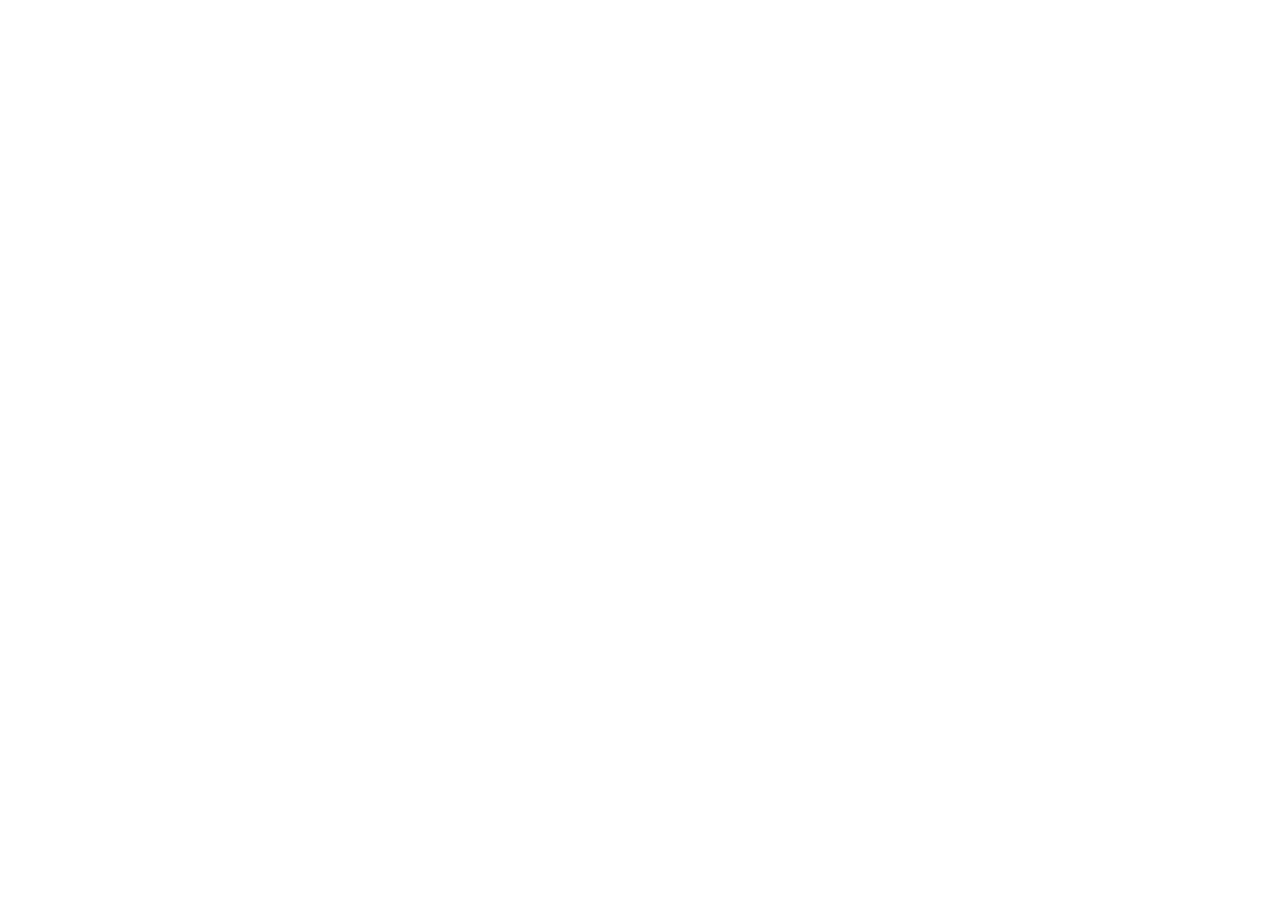
==== demo.html @ 864948a0 "Initial commit" ====
<!DOCTYPE html>
<html lang="en">
<head>
  <meta charset="UTF-8">
  <meta name="viewport" content="width=device-width, initial-scale=1.0">
  <title>Demo page</title>
</head>
<body>
  <!-- EDIT THIS PAGE TO SHOW HOW YOU USE ALL THE ELEMENTS IMPLEMENTED IN YOUR DESIGN SYSTEM  -->
</body>
</html>
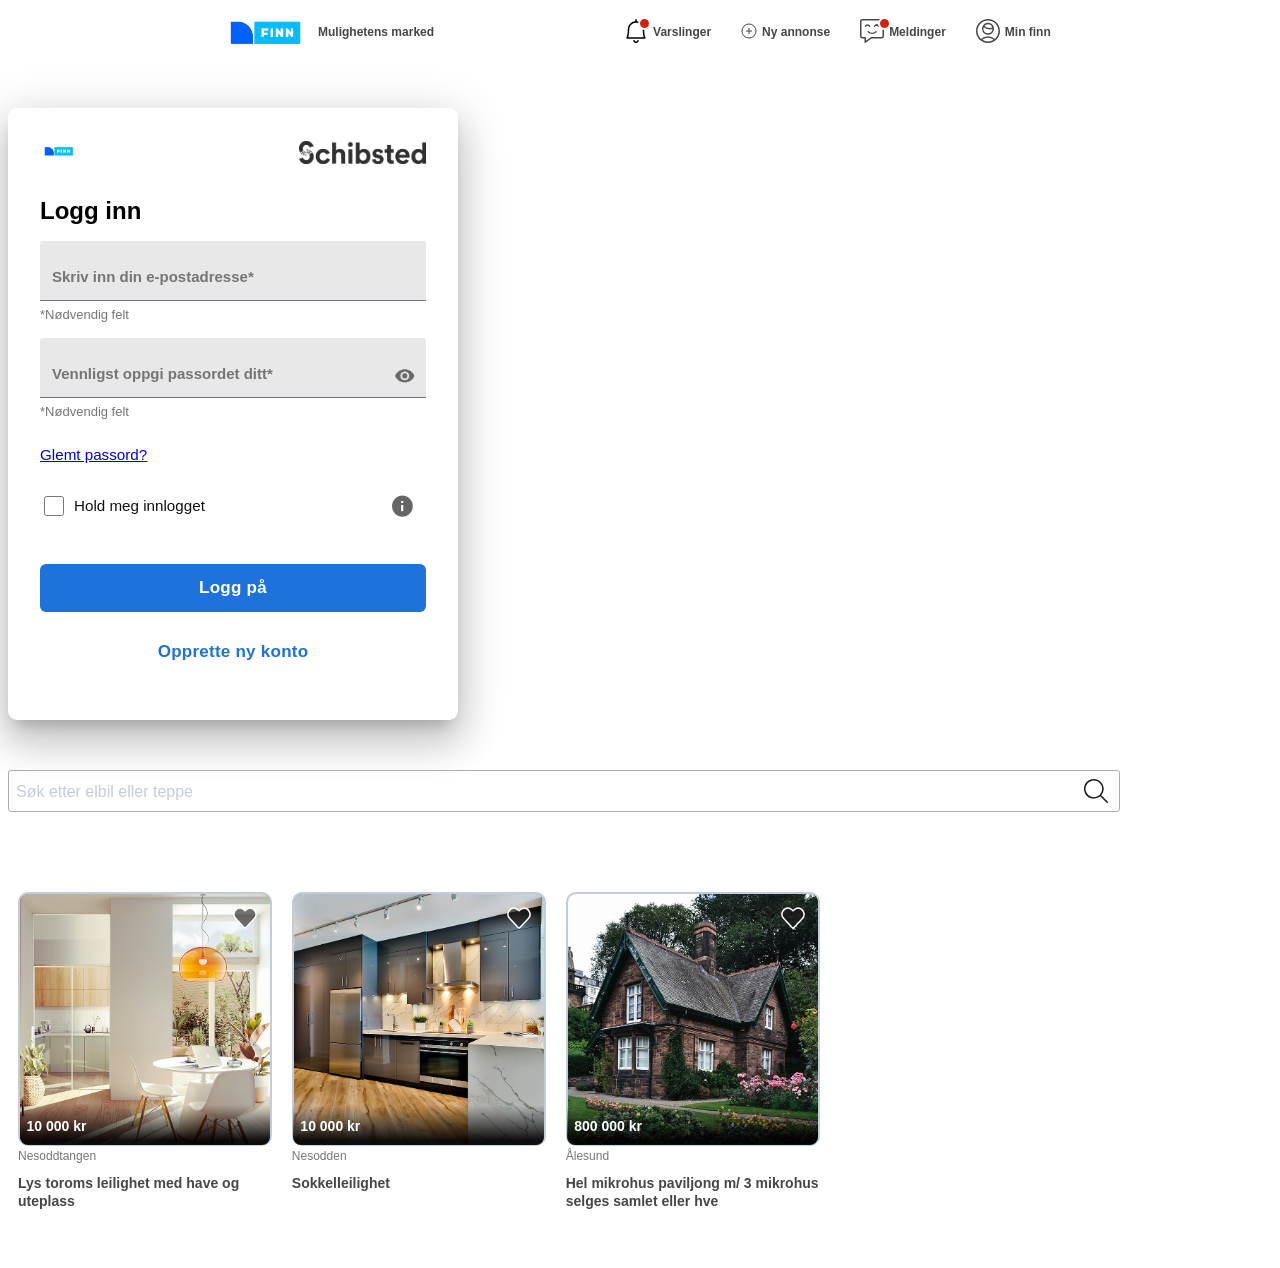
==== commit 7d0420ef: "completed the styling, added some transitions to make it similar to the actual webpage" ====
--- a/demo.html
+++ b/demo.html
@@ -1,11 +1,302 @@
 <!DOCTYPE html>
 <html lang="en">
-<head>
-  <meta charset="UTF-8">
-  <meta name="viewport" content="width=device-width, initial-scale=1.0">
-  <title>Demo page</title>
-</head>
-<body>
-  <!-- EDIT THIS PAGE TO SHOW HOW YOU USE ALL THE ELEMENTS IMPLEMENTED IN YOUR DESIGN SYSTEM  -->
-</body>
-</html>+  <head>
+    <meta charset="UTF-8" />
+    <meta name="viewport" content="width=device-width, initial-scale=1.0" />
+    <link rel="stylesheet" href="assets/styles/common.css" />
+    <title>Demo page</title>
+  </head>
+  <body class="body body--demo">
+    <nav class="header__nav">
+      <!--span for finn logo-->
+      <a href="" class="header__nav-logo-link"
+        ><span class="header__nav-logo">
+          <img
+            src="img/finnlogo.png"
+            alt="finn.no logo"
+            class="header__nav-logo-img"
+          />
+          Mulighetens marked
+        </span></a
+      >
+
+      <!--list for header-menu options-->
+      <ul class="header__nav-list">
+        <li class="header__nav-item">
+          <a href="" class="header__nav-item-link"
+            ><span class="header__nav-item-icon">
+              <!--svg and paths to create icon is gathered from https://www.fabric-ds.io/icons-->
+              <svg
+                xmlns="http://www.w3.org/2000/svg"
+                class="header__nav-item-icon-svg"
+              >
+                <path
+                  class="header__nav-item-icon-path"
+                  d="M12 0a.75.75 0 01.75.75v1.534c4.24.391 7.5 4.06 7.5 8.335 0 3.532.37 5.546.716 6.651.172.55.335.867.437 1.032.05.081.086.125.1.14l.003.004A.75.75 0 0121 19.75H3a.75.75 0 01-.6-1.2v-.001l.028-.042c.028-.045.075-.125.135-.245.12-.241.29-.643.467-1.249.352-1.21.72-3.234.72-6.394 0-4.247 3.287-7.938 7.5-8.334V.75A.75.75 0 0112 0zm0 3.75c-3.703 0-6.75 3.166-6.75 6.869 0 3.275-.382 5.442-.78 6.813-.09.313-.183.584-.27.818h15.52a8.375 8.375 0 01-.186-.533c-.405-1.296-.784-3.472-.784-7.098 0-3.731-3.014-6.869-6.75-6.869zM9.789 21.03a.75.75 0 01.93.509c.165.559.7.96 1.284.96.582 0 1.118-.401 1.282-.96a.75.75 0 111.44.422A2.856 2.856 0 0112.002 24c-1.248 0-2.37-.84-2.722-2.038a.75.75 0 01.509-.93z"
+                ></path>
+              </svg>
+              <span class="header__nav-item-notification"></span>
+            </span>
+            <span class="header__nav-item-text">Varslinger</span></a
+          >
+        </li>
+        <li class="header__nav-item">
+          <a href="" class="header__nav-item-link"
+            ><span class="header__nav-item-icon">
+              <!--svg and paths to create icon is gathered from https://www.fabric-ds.io/icons-->
+              <svg
+                xmlns="http://www.w3.org/2000/svg"
+                class="header__nav-item-icon-svg header__nav-item-icon-svg--smaller"
+                viewBox="0 0 16 16"
+              >
+                <path
+                  class="header__nav-item-icon-path header__nav-item-icon-path--stroke"
+                  d="M8 5v6M5 8h6M8 15A7 7 0 108 1a7 7 0 000 14z"
+                ></path></svg
+            ></span>
+            <span class="header__nav-item-text">Ny annonse</span></a
+          >
+        </li>
+        <li class="header__nav-item">
+          <a href="" class="header__nav-item-link">
+            <span class="header__nav-item-icon">
+              <span
+                class="header__nav-item-notification header__nav-item-notification--message"
+              ></span>
+              <!--svg and paths to create icon is gathered from https://www.fabric-ds.io/icons-->
+              <svg
+                class="header__nav-item-icon-svg"
+                xmlns="http://www.w3.org/2000/svg"
+              >
+                <path
+                  class="header__nav-item-icon-path header__nav-item-icon-path--message"
+                  d="M1.72 1.72a.75.75 0 01.53-.22h19.5a.75.75 0 01.75.75v15a.75.75 0 01-.75.75h-10.5a.75.75 0 00-.45.15L6 21.75v-3a.75.75 0 00-.75-.75h-3a.75.75 0 01-.75-.75v-15a.75.75 0 01.22-.53zM2.25 0A2.25 2.25 0 000 2.25v15a2.25 2.25 0 002.25 2.25H4.5v3.75a.75.75 0 001.2.6l5.8-4.35h10.25A2.25 2.25 0 0024 17.25v-15A2.25 2.25 0 0021.75 0H2.25zm5.377 5.25a2.985 2.985 0 00-2.68 1.67.75.75 0 101.347.66 1.485 1.485 0 012.666 0 .75.75 0 101.346-.66 2.985 2.985 0 00-2.679-1.67zm7.416.452A2.985 2.985 0 0119.3 6.919a.75.75 0 01-1.346.662 1.485 1.485 0 00-2.666 0 .75.75 0 01-1.346-.662c.246-.5.627-.922 1.101-1.217zm-6.286 6.494a.75.75 0 10-1.01 1.108 6.497 6.497 0 008.754 0 .75.75 0 10-1.01-1.108 4.997 4.997 0 01-6.734 0z"
+                ></path>
+                <defs>
+                  <clipPath>
+                    <path
+                      d="M0 0h24v24H0z"
+                      class="header__nav-item-icon-path"
+                    ></path>
+                  </clipPath>
+                </defs></svg
+            ></span>
+            <span class="header__nav-item-text">Meldinger</span></a
+          >
+        </li>
+        <li class="header__nav-item">
+          <a href="" class="header__nav-item-link"
+            ><span class="header__nav-item-icon">
+              <!--svg and paths to create icon is gathered from https://www.fabric-ds.io/icons-->
+              <svg
+                class="header__nav-item-icon-svg"
+                xmlns="http://www.w3.org/2000/svg"
+                viewBox="0 0 24 24"
+              >
+                <path
+                  class="header__nav-item-icon-path header__nav-item-icon-path--circle-user"
+                  d="M1.5 12C1.5 6.201 6.201 1.5 12 1.5S22.5 6.201 22.5 12c0 3.136-1.375 5.952-3.555 7.876a10.497 10.497 0 00-13.89 0A10.474 10.474 0 011.5 12zm3.133 9.473A11.948 11.948 0 0012 24c6.627 0 12-5.373 12-12S18.627 0 12 0 0 5.373 0 12a11.98 11.98 0 004.62 9.463l.013.01zm1.644-.668a8.998 8.998 0 0111.446 0A10.451 10.451 0 0112 22.5a10.45 10.45 0 01-5.723-1.695zM7.5 9.75c0-.494.08-.97.226-1.414A9.461 9.461 0 0013.75 10.5L7.726 8.336 13.75 10.5c.929 0 1.851-.136 2.737-.403A4.5 4.5 0 017.5 9.75zM13.75 9c.884 0 1.76-.146 2.593-.432A4.502 4.502 0 008.45 6.982 7.961 7.961 0 0013.75 9zM6 9.75a5.972 5.972 0 01.843-3.068A6 6 0 116 9.75z"
+                ></path></svg
+            ></span>
+            <span class="header__nav-item-text">Min finn</span></a
+          >
+        </li>
+      </ul>
+    </nav>
+
+    <div>
+      <div class="login__card">
+        <div class="login__header">
+          <a href="https://www.finn.no/"
+            ><img
+              src="img/finnlogo.png"
+              class="login__header-finnlogo"
+              alt="finn-logo"
+          /></a>
+          <img
+            src="img/Schibsted.png"
+            class="login__header-schibstedlogo"
+            alt="schibsted-logo"
+          />
+        </div>
+
+        <form class="login__form">
+          <h1 class="login__title">Logg inn</h1>
+
+          <input
+            type="text"
+            id="username"
+            placeholder="Skriv inn din e-postadresse*"
+            class="login__form-input"
+            required
+          />
+          <p class="login__form-paragraph">*Nødvendig felt</p>
+
+          <input
+            type="password"
+            id="password"
+            placeholder="Vennligst oppgi passordet ditt*"
+            class="login__form-input login__form-input--password"
+            required
+          />
+          <span class="login__password-eye"></span>
+          <p class="login__form-paragraph">*Nødvendig felt</p>
+
+          <div class="login__forgotten">
+            <a
+              href="https://payment.schibsted.no/authn/?client_sdrn=sdrn%3Aspid.no%3Aclient%3A5087dc1b421c7a0b79000000&nonce=3afa0685-bbb3-4c7e-bcd2-1db8f53f1c81&state=[base64]&client_id=5087dc1b421c7a0b79000000&one_step_login=true&teaser=login-v1&acr_values=password"
+            >
+              Glemt passord?
+            </a>
+          </div>
+
+          <div class="login__remember">
+            <div class="login__remember-block">
+              <input type="checkbox" class="login__remember-checkbox" />
+              <p class="login__remember-text">Hold meg innlogget</p>
+            </div>
+            <img
+              class="login__remember-info"
+              src="img/info.png"
+              alt="info-icon"
+            />
+          </div>
+
+          <button type="submit" class="login__button login__button--existing">
+            Logg på
+          </button>
+
+          <button type="submit" class="login__button login__button--new">
+            Opprette ny konto
+          </button>
+        </form>
+      </div>
+    </div>
+
+    <div class="search__input-container">
+      <label class="search__label" for="search_products_inpTxt">Søk</label>
+      <!--For id's in input, i am using my own naming system "CSET": context, speficic, element type-->
+      <input
+        type="text"
+        class="search__input"
+        id="search_products_inpTxt"
+        placeholder="Søk etter elbil eller teppe"
+      />
+      <button class="search__button">
+        <!--Added due to accesability since button needs text-->
+        <span class="search__button-text">Søk</span>
+        <!--svg and paths to create icon is gathered from https://www.fabric-ds.io/icons-->
+        <svg xmlns="http://www.w3.org/2000/svg" class="search__button-icon">
+          <g
+            clip-path="url(#bLDU9clip0_963_193)"
+            class="search__button-icon-clip"
+          >
+            <path
+              class="search__button-icon-svg"
+              d="M2.162 13.064A8.313 8.313 0 1117.464 6.56a8.313 8.313 0 01-15.302 6.503zm14.041 4.199a9.81 9.81 0 01-2.552 1.58c-4.988 2.12-10.75-.205-12.87-5.193C-1.337 8.663.988 2.9 5.976.78c4.988-2.119 10.75.206 12.87 5.194a9.813 9.813 0 01-1.581 10.228l6.517 6.518a.75.75 0 01-1.061 1.06l-6.517-6.517z"
+            ></path>
+          </g>
+        </svg>
+      </button>
+    </div>
+    <div class="card__wrapper card__wrapper--demo">
+      <article class="card">
+        <button class="card__favorite-button">
+          <!--svg and paths to create icon is gathered from https://www.fabric-ds.io/icons-->
+          <svg
+            class="card__heart-svg"
+            xmlns="http://www.w3.org/2000/svg"
+            viewBox="0 0 24 24"
+          >
+            <path
+              class="card__heart-path"
+              d="M11.97 22c.606 0 .948-.53 1.925-1.565 1.22-1.295 2.397-2.501 3.251-3.408 2.523-2.676 3.515-3.691 4.219-4.484 1.87-2.105 2.113-5.03.845-7.252C20.61 2.491 18.225 2 16.942 2s-2.2.492-3.82 1.757L12 4.808l-1.093-1.051C9.15 2.255 7.876 2 7.06 2c-.68 0-3.525 0-5.358 3.291-1.338 2.402-.639 5.36 1.065 7.252.305.34 1.563 1.657 3.745 4.029.878.955 2.122 2.269 3.037 3.266.518.565 1.815 2.162 2.421 2.162z"
+            ></path>
+          </svg>
+        </button>
+        <a href="" class="card__a-href">
+          <div class="card__img-text">
+            <img
+              src="img/livingroom-image.jpg"
+              alt="house image"
+              class="card__img"
+            />
+            <div class="card__price-container">
+              <span class="card__price">10 000 kr</span>
+            </div>
+          </div>
+          <div class="card__location-wrapper">
+            <span class="card__location-text">Nesoddtangen</span>
+          </div>
+          <h2 class="card__title">Lys toroms leilighet med have og uteplass</h2>
+        </a>
+      </article>
+      <article class="card">
+        <button class="card__favorite-button">
+          <!--svg and paths to create icon is gathered from https://www.fabric-ds.io/icons-->
+          <svg
+            class="card__heart-svg"
+            xmlns="http://www.w3.org/2000/svg"
+            viewBox="0 0 24 24"
+          >
+            <path
+              class="card__heart-path"
+              d="M11.97 22c.606 0 .948-.53 1.925-1.565 1.22-1.295 2.397-2.501 3.251-3.408 2.523-2.676 3.515-3.691 4.219-4.484 1.87-2.105 2.113-5.03.845-7.252C20.61 2.491 18.225 2 16.942 2s-2.2.492-3.82 1.757L12 4.808l-1.093-1.051C9.15 2.255 7.876 2 7.06 2c-.68 0-3.525 0-5.358 3.291-1.338 2.402-.639 5.36 1.065 7.252.305.34 1.563 1.657 3.745 4.029.878.955 2.122 2.269 3.037 3.266.518.565 1.815 2.162 2.421 2.162z"
+            ></path>
+          </svg>
+        </button>
+        <a href="" class="card__a-href">
+          <div class="card__img-text">
+            <img
+              src="img/kitchen-image.jpg"
+              alt="kitchen image"
+              class="card__img"
+            />
+            <div class="card__price-container">
+              <span class="card__price">10 000 kr</span>
+            </div>
+          </div>
+          <div class="card__location-wrapper">
+            <span class="card__location-text">Nesodden</span>
+          </div>
+          <h2 class="card__title">Sokkelleilighet</h2>
+        </a>
+      </article>
+      <article class="card">
+        <button class="card__favorite-button">
+          <!--svg and paths to create icon is gathered from https://www.fabric-ds.io/icons-->
+          <svg
+            class="card__heart-svg"
+            xmlns="http://www.w3.org/2000/svg"
+            viewBox="0 0 24 24"
+          >
+            <path
+              class="card__heart-path"
+              d="M11.97 22c.606 0 .948-.53 1.925-1.565 1.22-1.295 2.397-2.501 3.251-3.408 2.523-2.676 3.515-3.691 4.219-4.484 1.87-2.105 2.113-5.03.845-7.252C20.61 2.491 18.225 2 16.942 2s-2.2.492-3.82 1.757L12 4.808l-1.093-1.051C9.15 2.255 7.876 2 7.06 2c-.68 0-3.525 0-5.358 3.291-1.338 2.402-.639 5.36 1.065 7.252.305.34 1.563 1.657 3.745 4.029.878.955 2.122 2.269 3.037 3.266.518.565 1.815 2.162 2.421 2.162z"
+            ></path>
+          </svg>
+        </button>
+        <a href="" class="card__a-href">
+          <div class="card__img-text">
+            <img
+              src="img/house-image.jpg"
+              alt="livingroom image"
+              class="card__img"
+            />
+            <div class="card__price-container">
+              <span class="card__price">800 000 kr</span>
+            </div>
+          </div>
+          <div class="card__location-wrapper">
+            <span class="card__location-text">Ålesund</span>
+          </div>
+          <h2 class="card__title">
+            Hel mikrohus paviljong m/ 3 mikrohus selges samlet eller hve
+          </h2>
+        </a>
+      </article>
+    </div>
+
+    <!-- EDIT THIS PAGE TO SHOW HOW YOU USE ALL THE ELEMENTS IMPLEMENTED IN YOUR DESIGN SYSTEM  -->
+  </body>
+</html>
--- a/assets/styles/common.css
+++ b/assets/styles/common.css
@@ -0,0 +1,474 @@
+.body--demo {
+  font-family: Source Sans Pro, Helvetica Neue, Helvetica, Arial, sans-serif;
+  display: flex;
+  gap: 50px;
+  flex-wrap: wrap;
+  flex-direction: row;
+}
+
+.header__nav {
+  height: 50px;
+  display: flex;
+  width: calc(65% + 20px);
+  /*had to do calculation below to make sure items aligned correctly due to logo-image having some white space around it*/
+  margin-left: calc(17.5% - 10px);
+  justify-content: space-between;
+}
+.header__nav-logo {
+  display: inline-flex;
+  align-items: center;
+  gap: 10px;
+  font-size: 12px;
+  line-height: 16px;
+  font-weight: bold;
+  height: 100%;
+}
+.header__nav-logo-link {
+  box-sizing: border-box;
+  color: #464646;
+  height: 100%;
+  border-bottom: solid transparent 2px;
+}
+.header__nav-logo-link:hover {
+  border-bottom: solid #0063fb 2px;
+}
+.header__nav-logo-img {
+  height: 100%;
+}
+.header__nav-list {
+  display: flex;
+  gap: 10px;
+  margin: 0;
+  padding: 0;
+}
+.header__nav-item {
+  box-sizing: border-box;
+  padding: 0 10px;
+  display: inline-flex;
+  position: relative;
+  border-bottom: 2px solid transparent;
+  cursor: pointer;
+}
+.header__nav-item:hover {
+  border-bottom: 2px solid #0063fb;
+}
+.header__nav-item-link {
+  display: flex;
+  text-decoration: none;
+  justify-content: center;
+  align-items: center;
+  color: #464646;
+  font-size: 12px;
+  font-weight: bold;
+  gap: 5px;
+}
+.header__nav-item-icon-svg {
+  height: 24px;
+  width: 24px;
+}
+.header__nav-item-icon-svg--smaller {
+  width: 16px;
+  height: 16px;
+  fill: none;
+}
+.header__nav-item-icon-path {
+  height: 24px;
+  width: 24px;
+}
+.header__nav-item-icon-path--stroke {
+  stroke: currentColor;
+  stroke: 1.5;
+}
+.header__nav-item-icon-path--message {
+  fill-rule: evenodd;
+  fill: currentColor;
+}
+.header__nav-item-icon-path--circle-user {
+  fill: currentColor;
+  fill-rule: evenodd;
+}
+.header__nav-item-notification {
+  position: absolute;
+  height: 9px;
+  width: 9px;
+  background-color: #d91f0a;
+  left: 24px;
+  top: 9px;
+  border: solid #FFFFFF 2px;
+  border-radius: 50%;
+}
+.header__nav-item-notification--message {
+  left: 27.5px;
+}
+
+.login__card {
+  width: 450px;
+  height: 612px;
+  background-color: #FFFFFF;
+  text-align: center;
+  justify-content: center;
+  border-radius: 9px;
+  box-shadow: 0 11px 15px -7px rgba(0, 0, 0, 0.2), 0 9px 46px 8px rgba(0, 0, 0, 0.12), 0 24px 38px 3px rgba(0, 0, 0, 0.14);
+}
+.login__form {
+  position: relative;
+  display: inline-flex;
+  flex-direction: column;
+  justify-content: space-between;
+  width: 100%;
+  max-width: 386px;
+  padding: 0 2rem 2.5rem;
+  height: auto;
+}
+.login__form-paragraph {
+  color: rgba(0, 0, 0, 0.54);
+  margin: 0px;
+  font-size: 0.8142857143rem;
+  margin-top: 3px;
+  margin-bottom: 12px;
+  text-align: left;
+  font-weight: 400;
+  line-height: 1.66;
+}
+.login__form-input {
+  padding: 27px 12px 15px;
+  border: 1px solid #6c757d;
+  border-style: none none solid none;
+  background-color: rgba(0, 0, 0, 0.09);
+  box-sizing: border-box;
+  text-align: left;
+  height: auto;
+  font-weight: 600;
+  font-size: 0.938rem;
+  position: relative;
+  outline: none;
+  border-radius: 3px 3px 0px 0px;
+  height: 60.4px;
+}
+.login__form-input:hover {
+  background-color: #CCCCCC;
+}
+.login__form-input:focus {
+  background-color: #CCCCCC;
+  border-bottom: solid #1d72db 2px;
+}
+.login__form-input--password:hover ~ .login__password-eye {
+  background-color: #e4e4e4;
+}
+.login__form-input--password:focus ~ .login__password-eye {
+  background-color: #e4e4e4;
+}
+.login__link {
+  display: flex;
+  font-size: 0.875rem;
+  max-width: 450px;
+  text-align: center;
+  padding: 32px 20px 0px;
+  margin: 0px;
+  gap: 16px;
+  text-decoration: none;
+}
+.login__link-click {
+  color: grey;
+}
+.login__button {
+  min-width: 150px;
+  margin: 32px 0px 0px;
+  padding: 16px;
+  font-size: 1.063rem;
+  line-height: 16px;
+  font-weight: 600;
+  letter-spacing: 0.25px;
+  border-radius: 6px;
+  box-shadow: none;
+  text-transform: none;
+  border: none;
+  align-items: center;
+  cursor: pointer;
+  transition: 0.15s ease-in-out;
+  position: relative;
+  /*this ::after was not easy to figure out set up. Tried doing it by changing the 
+  background-color of the button first, but it didnt look correct*/
+}
+.login__button::after {
+  content: "";
+  border-radius: 6px;
+  display: block;
+  position: absolute;
+  width: 0%;
+  height: 100%;
+  top: 0;
+  right: 50%;
+  transform: translateX(50%);
+  opacity: 0.4;
+  transition: 0.4s;
+}
+.login__button:hover:active::after {
+  width: 100%;
+}
+.login__button--existing {
+  color: white;
+  background-color: #1d72db;
+}
+.login__button--existing:hover {
+  background-color: #004ABC;
+  box-shadow: 0px 1px 6px rgba(0, 0, 0, 0.24);
+}
+.login__button--existing::after {
+  background-color: #ADADAD;
+}
+.login__button--new {
+  color: #1d72db;
+  background-color: #FFFFFF;
+  margin: 16px 0px 0px;
+}
+.login__button--new:hover {
+  box-shadow: 0px 1px 6px rgba(0, 0, 0, 0.24);
+  background-color: #F6F8FB;
+}
+.login__button--new::after {
+  background-color: #1d72db;
+}
+.login__header {
+  display: flex;
+  justify-content: space-between;
+  align-items: center;
+  height: 89px;
+  padding: 0px 32px;
+}
+.login__header-finnlogo {
+  width: 36px;
+  height: 18px;
+}
+.login__header-schibstedlogo {
+  height: 23px;
+}
+.login__title {
+  margin-bottom: 2rem;
+  text-align: left;
+  font-size: 1.5rem;
+  margin: 0px 0px 16px;
+  font-weight: 700;
+  color: black;
+}
+.login__password-eye {
+  position: absolute;
+  background-image: url(../../img/eye-icon.png);
+  height: 20px;
+  width: 27px;
+  right: 40px;
+  top: 169px;
+  background-repeat: no-repeat;
+  background-size: cover;
+  background-color: transparent;
+  background-blend-mode: multiply;
+}
+.login__forgotten {
+  text-align: left;
+  text-decoration: underline;
+  line-height: 1.1;
+  cursor: pointer;
+  font-size: 0.95rem;
+  margin: 12px 0px 0px;
+}
+.login__remember {
+  display: flex;
+  justify-content: space-between;
+  align-items: center;
+  margin-top: 1rem;
+  text-align: left;
+  margin: 16px 0px 0px;
+}
+.login__remember-text {
+  font-size: 0.95rem;
+  font-weight: 400;
+  line-height: 1.43;
+  font-size: 0.95rem;
+  color: #111;
+}
+.login__remember-block {
+  display: inline-flex;
+  align-items: center;
+}
+.login__remember-checkbox {
+  height: 20px;
+  width: 20px;
+  margin-right: 10px;
+  border: 1px solid grey;
+  cursor: pointer;
+}
+.login__remember-info {
+  max-width: 24px;
+  max-height: 24px;
+  padding: 12px;
+  cursor: pointer;
+}
+
+.search__button-text {
+  width: 1px;
+  height: 1px;
+  overflow: hidden;
+}
+.search__label {
+  position: absolute;
+  height: 1px;
+  width: 1px;
+  overflow: hidden;
+}
+.search__input-container {
+  max-width: 1100px;
+  position: relative;
+  border: solid #adadad 1px;
+  height: 30px;
+  padding: 5px;
+  flex: 1 0 85%;
+  justify-content: space-between;
+  display: flex;
+  border-radius: 3px;
+}
+.search__input {
+  border: none;
+  width: 90%;
+  font-size: 18px;
+  background-color: transparent;
+}
+.search__input::placeholder {
+  font-size: 16px;
+  color: #c3ccd9;
+}
+.search__input:focus {
+  outline: none;
+}
+.search__button {
+  cursor: pointer;
+  border: none;
+  display: flex;
+  justify-content: center;
+  align-items: center;
+  background-color: transparent;
+}
+.search__button-icon {
+  height: 24px;
+  width: 24px;
+}
+.search__button-icon-svg {
+  fill-rule: evenodd;
+  clip-rule: evenodd;
+  fill: #171717;
+}
+
+.card {
+  border-radius: 11px;
+  flex: 1 0 33%;
+  position: relative;
+}
+.card:hover {
+  background-color: #f1f9ff;
+}
+.card__a-href {
+  display: block;
+  padding: 10px;
+  color: #464646;
+  text-decoration: none;
+}
+.card__wrapper {
+  justify-content: space-evenly;
+  margin: 20px 0;
+  width: 100%;
+  display: flex;
+}
+.card__wrapper--demo {
+  width: 65%;
+  max-width: 1100px;
+}
+.card__img-text {
+  /*border: solid #C3CCD9 1px;*/
+  padding: 0;
+  margin: 0;
+  position: relative;
+}
+.card__favorite-button {
+  position: absolute;
+  right: 17px;
+  top: 16px;
+  border-radius: 50%;
+  cursor: pointer;
+  display: flex;
+  height: 40px;
+  width: 40px;
+  align-items: center;
+  justify-content: center;
+  background-color: transparent;
+  border: none;
+  z-index: 2;
+}
+.card__favorite-button::after {
+  position: absolute;
+  left: 0;
+  top: 0;
+  border-radius: 50%;
+  content: "";
+  display: none;
+  height: 100%;
+  width: 100%;
+}
+.card__favorite-button:hover::after {
+  background-color: #06befb;
+  /*Opacity to make sure it matches*/
+  opacity: 0.15;
+  display: block;
+}
+.card__favorite-button:hover > .card__heart-svg {
+  fill-opacity: 0.8;
+}
+.card__heart-svg {
+  height: 24px;
+  width: 24px;
+  fill: #171717;
+  fill-opacity: 0.6;
+}
+.card__heart-path {
+  clip-rule: evenodd;
+  stroke: #fff;
+  stroke-width: 1.5;
+}
+.card__price-container {
+  position: absolute;
+  box-sizing: border-box;
+  height: 40px;
+  bottom: 1px;
+  left: 1.5px;
+  width: calc(100% - 3px);
+  background: rgb(0, 0, 0);
+  background: linear-gradient(0deg, rgba(0, 0, 0, 0.924894958) 0%, rgba(0, 0, 0, 0.92) 12%, rgba(0, 0, 0, 0) 100%);
+  border-radius: 0px 0px 8px 8px;
+  font-weight: bold;
+}
+.card__price {
+  position: absolute;
+  bottom: 10px;
+  left: 7px;
+  color: #fff;
+  font-size: 14px;
+  line-height: 18px;
+}
+.card__img {
+  width: 100%;
+  border-radius: 10px;
+  box-sizing: border-box;
+  border: solid #c3ccd9 2px;
+  box-shadow: 0px 0px 30px black inset;
+  display: block;
+}
+.card__location-text {
+  color: #767676;
+  font-size: 12px;
+  line-height: 16px;
+}
+.card__title {
+  display: inline-block;
+  margin: 10px 0px 20px 0px;
+  font-weight: bold;
+  font-size: 14px;
+  line-height: 18px;
+}/*# sourceMappingURL=common.css.map */
